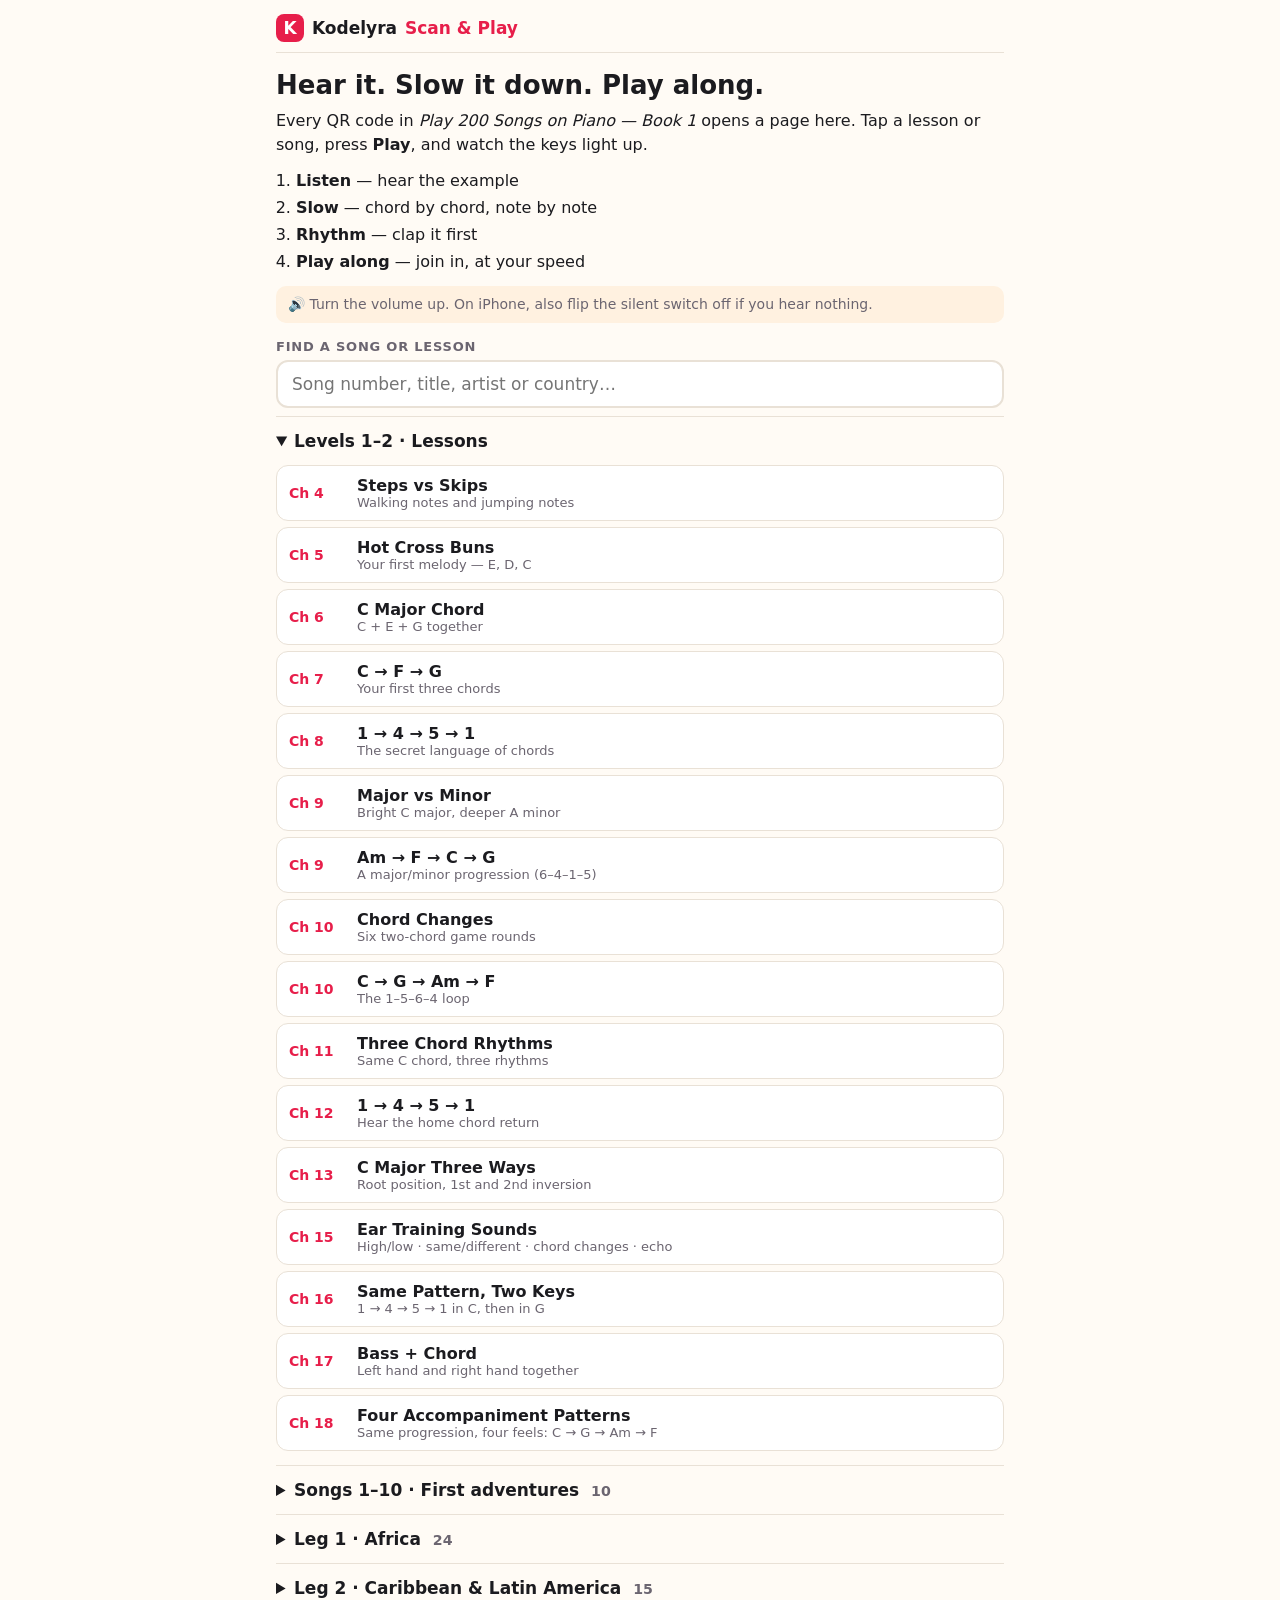
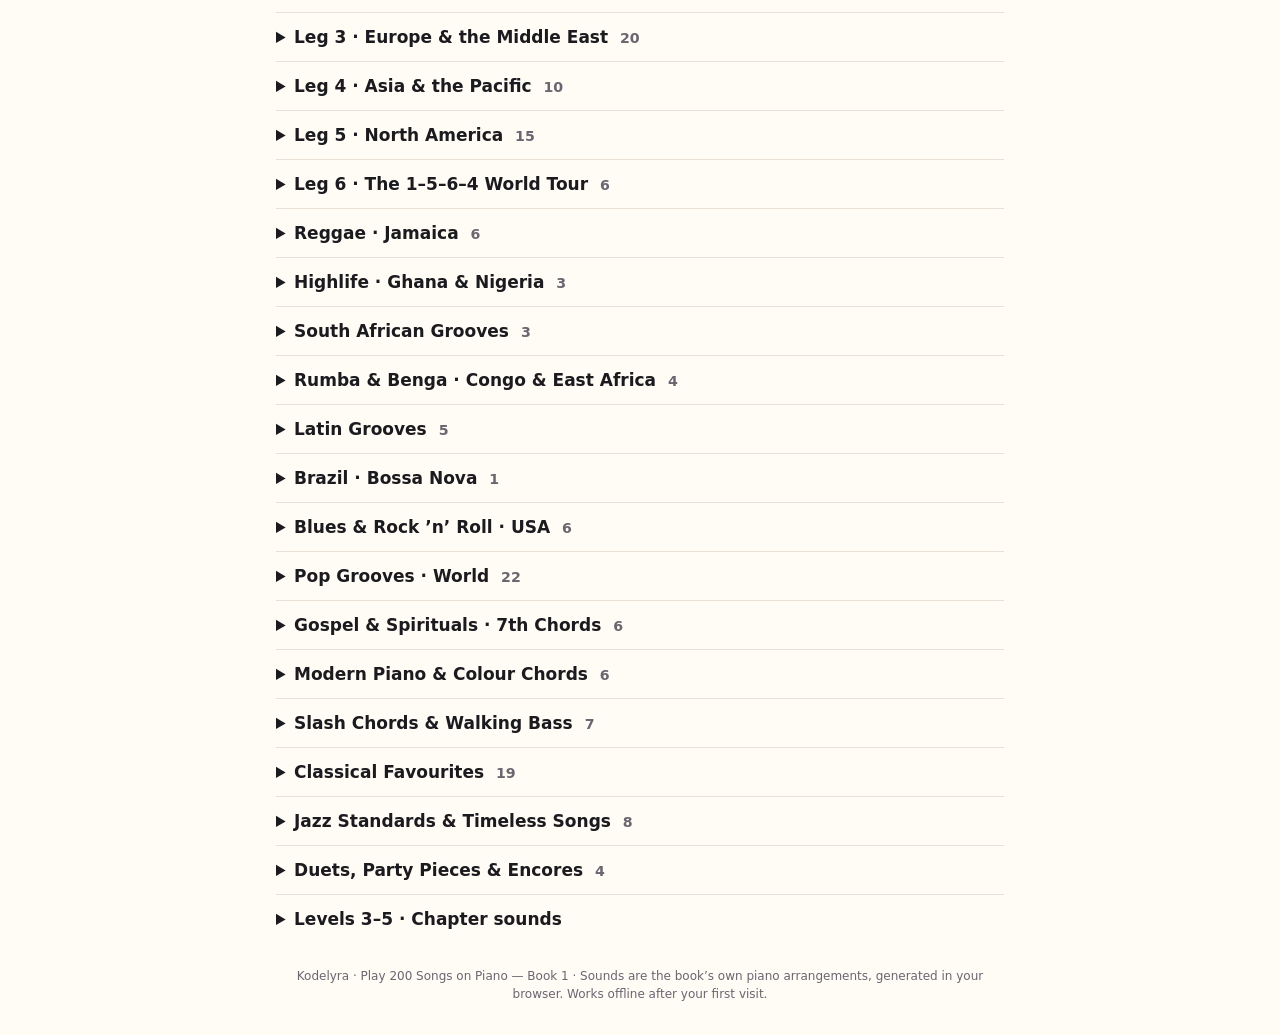
==== index.html @ 2426cc1c "Publish Scan & Play site (13 files, 2026-09-29 17:27)" ====
<!doctype html>
<html lang="en">
<head>
  <meta charset="utf-8">
  <meta name="viewport" content="width=device-width, initial-scale=1, viewport-fit=cover">
  <title>Kodelyra · Scan &amp; Play</title>
  <meta name="description" content="Hear every lesson and song from Kodelyra Play 200 Songs on Piano — Book 1. Listen, slow down, clap the rhythm and play along.">
  <meta name="theme-color" content="#E71E4A">
  <link rel="manifest" href="manifest.webmanifest">
  <link rel="icon" href="icon.svg" type="image/svg+xml">
  <link rel="apple-touch-icon" href="icon-192.png">
  <link rel="stylesheet" href="style.css">
</head>
<body>
  <div id="app" aria-live="polite"><p class="loading">Loading Scan &amp; Play…</p></div>
  <noscript><p class="loading">Scan &amp; Play needs JavaScript turned on to make sound.</p></noscript>
  <script src="music.js"></script>
  <script src="data.js"></script>
  <script src="app.js"></script>
</body>
</html>
---- style.css ----
:root {
  --magenta: #E71E4A;
  --orange: #FE9E02;
  --ink: #1B1B1F;
  --muted: #6B6570;
  --paper: #FFFBF5;
  --line: #E9E1D6;
  --soft: #FFF1E0;
  font-family: "Nunito", "Segoe UI", system-ui, -apple-system, Roboto, sans-serif;
  color: var(--ink);
  background: var(--paper);
}
* { box-sizing: border-box; }
body { margin: 0 auto; max-width: 760px; padding: 0 16px calc(24px + env(safe-area-inset-bottom)); -webkit-text-size-adjust: 100%; }
a { color: var(--magenta); }
.loading { padding: 40px 0; text-align: center; color: var(--muted); }

.top { display: flex; align-items: center; justify-content: space-between; gap: 12px; padding: 14px 0 10px; border-bottom: 1px solid var(--line); }
.brand { display: flex; align-items: center; gap: 8px; font-weight: 800; font-size: 17px; }
.brand b { color: var(--magenta); }
.brand.small { font-size: 13px; color: var(--muted); }
.logo { display: inline-grid; place-items: center; width: 28px; height: 28px; border-radius: 8px; background: var(--magenta); color: #fff; font-weight: 900; }
.back { font-weight: 800; text-decoration: none; font-size: 15px; }

.hero h1 { font-size: 26px; line-height: 1.15; margin: 18px 0 8px; }
.hero p { line-height: 1.5; margin: 6px 0; }
.how { padding-left: 20px; line-height: 1.7; margin: 10px 0; }
.tip { font-size: 14px; color: var(--muted); background: var(--soft); border-radius: 10px; padding: 8px 12px; }
.tip.center { text-align: center; margin-top: 18px; }

.search { display: block; margin: 16px 0 8px; }
.search span { display: block; font-weight: 800; font-size: 13px; text-transform: uppercase; letter-spacing: .06em; color: var(--muted); margin-bottom: 6px; }
.search input { width: 100%; font: inherit; font-size: 17px; padding: 12px 14px; border: 2px solid var(--line); border-radius: 12px; background: #fff; }
.search input:focus { outline: none; border-color: var(--magenta); }
.none { color: var(--muted); }

details { border-top: 1px solid var(--line); }
summary { cursor: pointer; font-weight: 800; padding: 14px 0; font-size: 17px; }
summary small { color: var(--muted); font-weight: 700; margin-left: 6px; }
.list { display: grid; gap: 6px; padding-bottom: 14px; }
.row { display: grid; grid-template-columns: 58px 1fr; column-gap: 10px; text-decoration: none; color: var(--ink); background: #fff; border: 1px solid var(--line); border-radius: 12px; padding: 10px 12px; }
.row:active { background: var(--soft); }
.row-ref { grid-row: span 2; font-weight: 900; color: var(--magenta); font-size: 14px; align-self: center; }
.row-title { font-weight: 800; }
.row-sub { color: var(--muted); font-size: 13px; white-space: nowrap; overflow: hidden; text-overflow: ellipsis; }
.foot { color: var(--muted); font-size: 12px; text-align: center; padding: 24px 0 8px; line-height: 1.5; }

.entry-head .ref { margin: 16px 0 2px; font-size: 13px; font-weight: 800; text-transform: uppercase; letter-spacing: .06em; color: var(--muted); }
.entry-head h1 { margin: 0; font-size: 28px; line-height: 1.15; }
.entry-head .meta { margin: 4px 0 0; color: var(--muted); }

.stage { margin: 14px 0 10px; background: #fff; border: 1px solid var(--line); border-radius: 16px; padding: 14px; }
.now { text-align: center; min-height: 74px; }
.now-label { font-size: 34px; font-weight: 900; color: var(--magenta); line-height: 1.1; }
.now-sub { color: var(--muted); font-size: 15px; margin-top: 4px; min-height: 20px; }
.kb-wrap { margin: 10px 0 8px; overflow: hidden; }
.kb { width: 100%; height: auto; display: block; }
.kb .white rect { fill: #fff; stroke: #CFC6BA; stroke-width: 1.2; }
.kb .black rect { fill: #222; stroke: #111; }
.kb text { font-size: 11px; font-weight: 800; text-anchor: middle; fill: #B7AEA4; pointer-events: none; }
.kb .black text { fill: transparent; font-size: 10px; }
.kb .key.rh rect { fill: var(--magenta); stroke: #B8143A; }
.kb .key.lh rect { fill: var(--orange); stroke: #D98500; }
.kb .key.rh text, .kb .key.lh text { fill: #fff; }
.chips { display: flex; flex-wrap: wrap; gap: 6px; justify-content: center; min-height: 34px; }
.chip { display: inline-flex; align-items: baseline; gap: 4px; padding: 5px 12px; border-radius: 999px; border: 2px solid var(--line); font-weight: 900; font-size: 16px; background: #fff; }
.chip small { color: var(--orange); font-weight: 900; }
.chip.on { border-color: var(--magenta); background: var(--magenta); color: #fff; }
.chip.on small { color: #fff; }
.progress { height: 6px; background: var(--line); border-radius: 3px; margin-top: 12px; overflow: hidden; }
.progress div { height: 100%; width: 0; background: var(--orange); }

.tracks { display: flex; flex-wrap: wrap; gap: 8px; margin: 12px 0; }
.tracks button { font: inherit; font-weight: 800; font-size: 15px; padding: 10px 14px; border-radius: 12px; border: 2px solid var(--line); background: #fff; color: var(--ink); cursor: pointer; }
.tracks button.on { border-color: var(--magenta); color: var(--magenta); background: #FDEBEF; }

.transport { display: flex; align-items: center; gap: 14px; }
.play { flex: 1; font: inherit; font-size: 22px; font-weight: 900; padding: 16px; border: 0; border-radius: 16px; background: var(--magenta); color: #fff; cursor: pointer; box-shadow: 0 6px 0 #B8143A; }
.play:active { transform: translateY(3px); box-shadow: 0 3px 0 #B8143A; }
.play.stop { background: var(--ink); box-shadow: 0 6px 0 #000; }
.toggle { display: flex; align-items: center; gap: 6px; font-weight: 800; }
.toggle input { width: 22px; height: 22px; accent-color: var(--magenta); }

.controls { display: grid; grid-template-columns: 1fr auto; gap: 16px; align-items: center; margin: 18px 0 6px; }
.controls label { font-weight: 800; font-size: 14px; display: grid; gap: 6px; }
.controls label output { color: var(--magenta); }
.controls input[type=range] { width: 100%; accent-color: var(--orange); }
.transpose { display: flex; align-items: center; gap: 6px; font-weight: 800; font-size: 14px; }
.transpose button { width: 38px; height: 38px; border-radius: 10px; border: 2px solid var(--line); background: #fff; font-size: 20px; font-weight: 900; cursor: pointer; }
.transpose output { min-width: 34px; text-align: center; font-size: 18px; color: var(--magenta); }

.info { margin-top: 16px; display: grid; gap: 10px; }
.loopline { background: var(--soft); border-left: 4px solid var(--orange); padding: 10px 12px; border-radius: 8px; font-weight: 800; }
.loopline b { color: var(--orange); text-transform: uppercase; font-size: 12px; letter-spacing: .06em; margin-right: 6px; }
.card { background: #fff; border: 1px solid var(--line); border-radius: 12px; padding: 10px 14px; }
.card h3 { margin: 0 0 4px; font-size: 12px; text-transform: uppercase; letter-spacing: .06em; color: var(--magenta); }
.card p { margin: 0; line-height: 1.5; }
.btn { display: inline-block; text-align: center; font-weight: 900; padding: 12px 16px; border-radius: 12px; background: var(--magenta); color: #fff; text-decoration: none; }
.btn.outline { background: #fff; color: var(--magenta); border: 2px solid var(--magenta); }
.small-note { font-size: 12px; color: var(--muted); margin: 0; }
.pager { display: flex; justify-content: space-between; margin-top: 22px; font-weight: 800; }
.pager a { text-decoration: none; }

@media (max-width: 420px) {
  .now-label { font-size: 28px; }
  .controls { grid-template-columns: 1fr; }
  .tracks button { flex: 1 1 auto; }
}
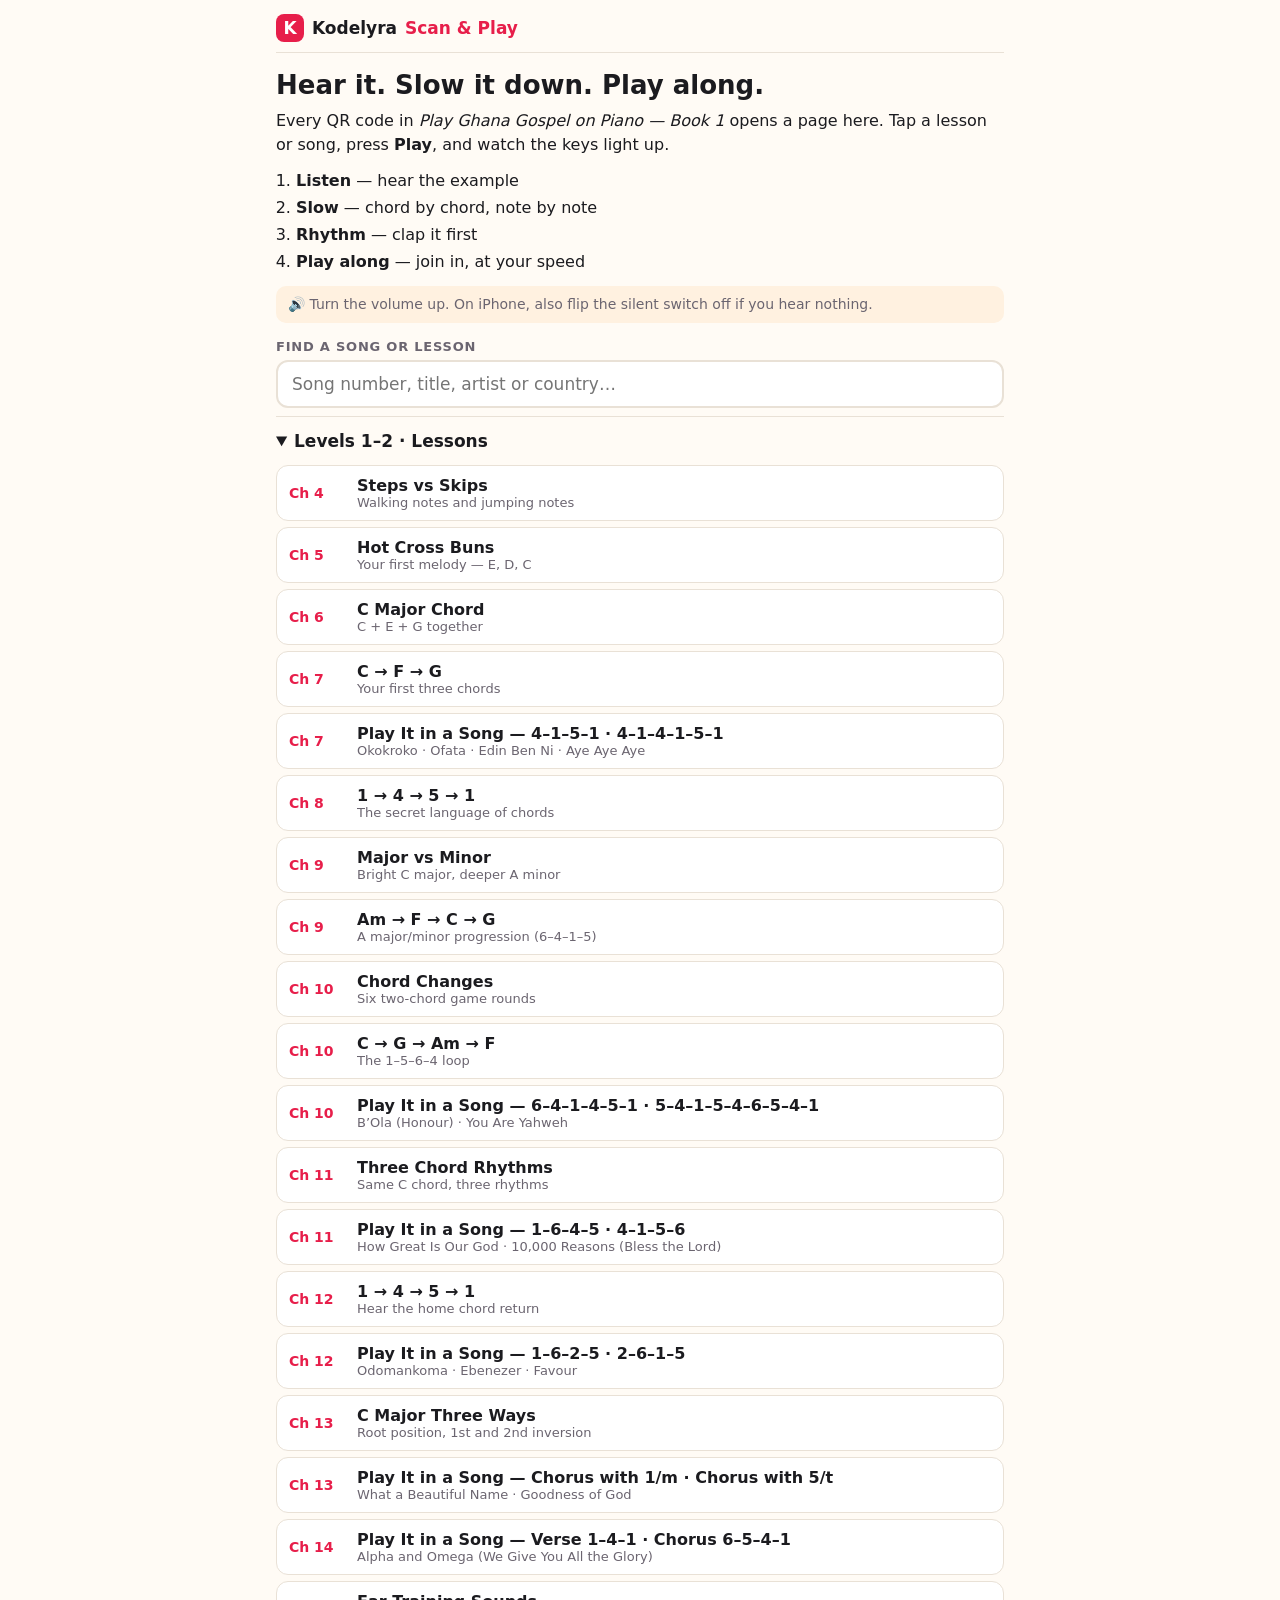
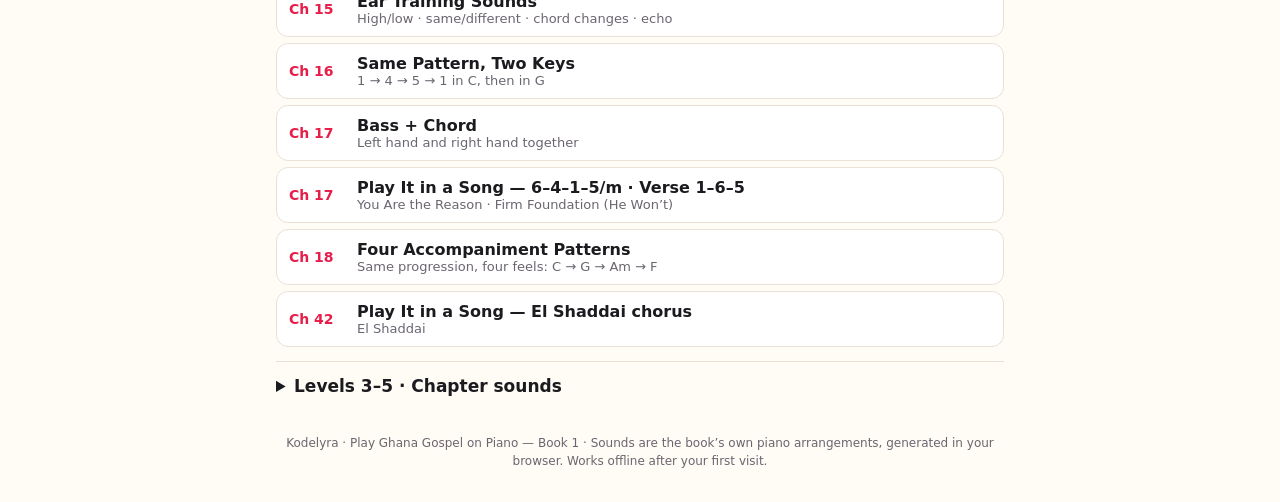
==== commit 88794398: "Publish Scan & Play site (13 files, 2026-09-30 13:21)" ====
--- a/index.html
+++ b/index.html
@@ -4,7 +4,7 @@
   <meta charset="utf-8">
   <meta name="viewport" content="width=device-width, initial-scale=1, viewport-fit=cover">
   <title>Kodelyra · Scan &amp; Play</title>
-  <meta name="description" content="Hear every lesson and song from Kodelyra Play 200 Songs on Piano — Book 1. Listen, slow down, clap the rhythm and play along.">
+  <meta name="description" content="Hear every lesson and song from Kodelyra Play Ghana Gospel on Piano — Book 1. Listen, slow down, clap the rhythm and play along.">
   <meta name="theme-color" content="#E71E4A">
   <link rel="manifest" href="manifest.webmanifest">
   <link rel="icon" href="icon.svg" type="image/svg+xml">
--- a/style.css
+++ b/style.css
@@ -62,6 +62,8 @@
 .kb .key.rh rect { fill: var(--magenta); stroke: #B8143A; }
 .kb .key.lh rect { fill: var(--orange); stroke: #D98500; }
 .kb .key.rh text, .kb .key.lh text { fill: #fff; }
+.kb text.fing { font-size: 30px; font-weight: 900; fill: #fff; }
+.kb .black text.fing { font-size: 22px; fill: #fff; }
 .chips { display: flex; flex-wrap: wrap; gap: 6px; justify-content: center; min-height: 34px; }
 .chip { display: inline-flex; align-items: baseline; gap: 4px; padding: 5px 12px; border-radius: 999px; border: 2px solid var(--line); font-weight: 900; font-size: 16px; background: #fff; }
 .chip small { color: var(--orange); font-weight: 900; }
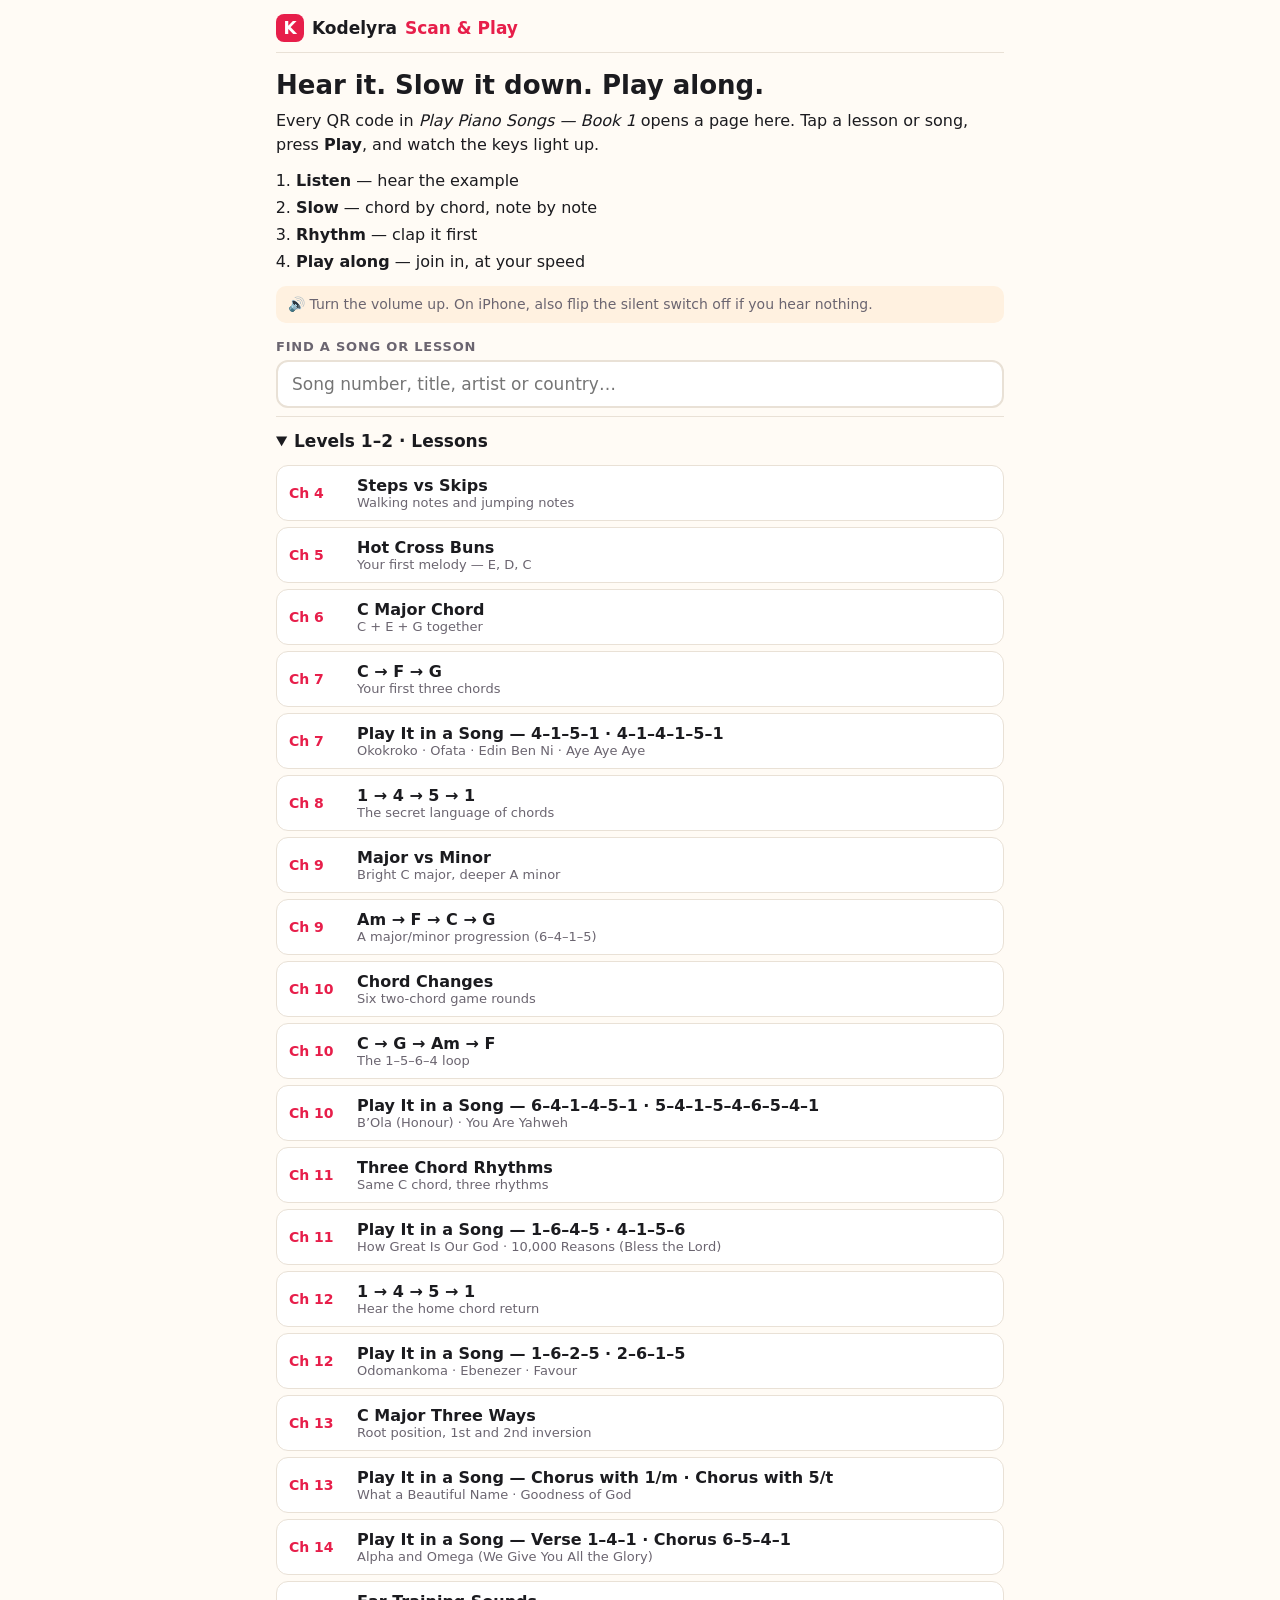
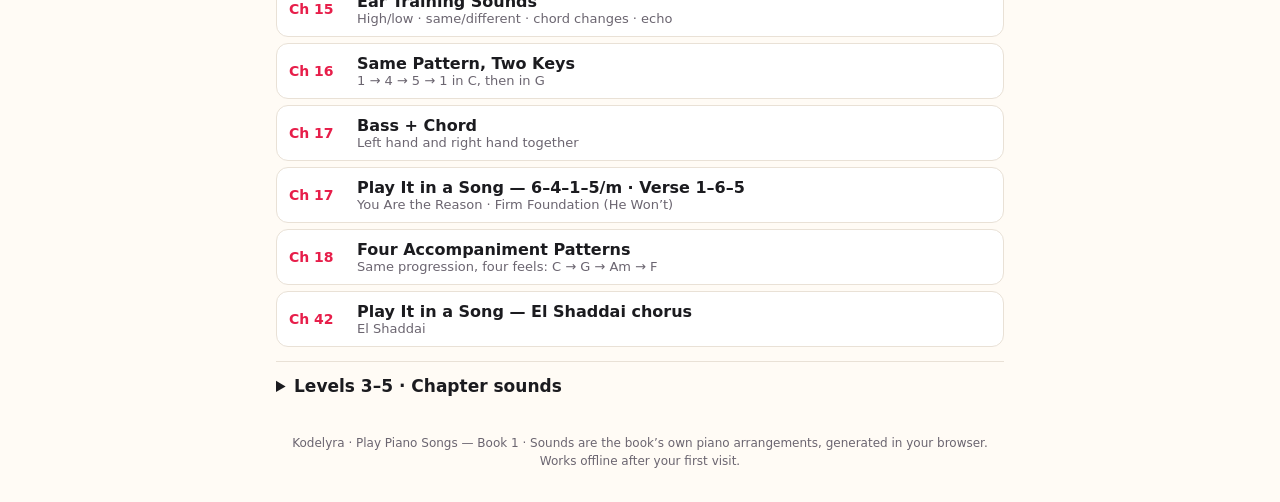
==== commit 2db9a98f: "Publish Scan & Play site (13 files, 2026-09-30 16:16)" ====
--- a/index.html
+++ b/index.html
@@ -4,7 +4,7 @@
   <meta charset="utf-8">
   <meta name="viewport" content="width=device-width, initial-scale=1, viewport-fit=cover">
   <title>Kodelyra · Scan &amp; Play</title>
-  <meta name="description" content="Hear every lesson and song from Kodelyra Play Ghana Gospel on Piano — Book 1. Listen, slow down, clap the rhythm and play along.">
+  <meta name="description" content="Hear every lesson and song from Kodelyra Play Piano Songs — Book 1. Listen, slow down, clap the rhythm and play along.">
   <meta name="theme-color" content="#E71E4A">
   <link rel="manifest" href="manifest.webmanifest">
   <link rel="icon" href="icon.svg" type="image/svg+xml">
--- a/style.css
+++ b/style.css
@@ -80,8 +80,31 @@
 .play { flex: 1; font: inherit; font-size: 22px; font-weight: 900; padding: 16px; border: 0; border-radius: 16px; background: var(--magenta); color: #fff; cursor: pointer; box-shadow: 0 6px 0 #B8143A; }
 .play:active { transform: translateY(3px); box-shadow: 0 3px 0 #B8143A; }
 .play.stop { background: var(--ink); box-shadow: 0 6px 0 #000; }
-.toggle { display: flex; align-items: center; gap: 6px; font-weight: 800; }
+.toggles { display: grid; gap: 8px; }
+.toggle { display: flex; align-items: center; gap: 6px; font-weight: 800; white-space: nowrap; }
+.toggle[hidden] { display: none; }
 .toggle input { width: 22px; height: 22px; accent-color: var(--magenta); }
+
+.lyrics { background: #fff; border: 1px solid var(--line); border-radius: 16px; padding: 10px 14px 6px; margin: 0 0 10px; }
+.lyrics h3 { margin: 0 0 6px; font-size: 12px; text-transform: uppercase; letter-spacing: .06em; color: var(--magenta); }
+.lyrics h3 small { text-transform: none; letter-spacing: 0; color: var(--muted); font-weight: 700; margin-left: 6px; }
+.ly-scroll { position: relative; max-height: 38vh; overflow-y: auto; overscroll-behavior: contain; padding-bottom: 20vh; }
+.ly-line { padding: 8px 10px; border-radius: 12px; margin-bottom: 4px; opacity: .55; transition: opacity .2s, background .2s; }
+.ly-line.on { opacity: 1; background: #FDEBEF; }
+.ly-line.done { opacity: .4; }
+.ly-label { font-size: 11px; font-weight: 900; text-transform: uppercase; letter-spacing: .06em; color: var(--orange); margin-bottom: 2px; }
+.ly-words { display: flex; flex-wrap: wrap; row-gap: 4px; }
+.ly-word { display: inline-flex; margin-right: .4em; }
+.ly-syl { display: inline-flex; flex-direction: column; }
+.ly-c { min-height: 1.3em; font-size: 15px; line-height: 1.3; }
+.ly-t { font-size: 21px; font-weight: 800; line-height: 1.25; border-radius: 6px; padding: 0 1px; transition: color .1s, background .1s; }
+.ly-syl.sung .ly-t { color: var(--magenta); }
+.ly-syl.ly-now .ly-t { background: var(--magenta); color: #fff; }
+.ly-chord { display: inline-block; font-weight: 900; color: var(--orange); padding: 0 5px; border-radius: 6px; margin-right: 4px; }
+.ly-chord.ly-now { background: var(--orange); color: #fff; }
+.ly-chords { display: flex; flex-wrap: wrap; gap: 4px; font-size: 16px; margin-bottom: 2px; }
+.ly-text { font-size: 21px; font-weight: 800; line-height: 1.3; }
+.ly-en { font-size: 14px; font-style: italic; color: var(--muted); margin-top: 2px; }
 
 .controls { display: grid; grid-template-columns: 1fr auto; gap: 16px; align-items: center; margin: 18px 0 6px; }
 .controls label { font-weight: 800; font-size: 14px; display: grid; gap: 6px; }
